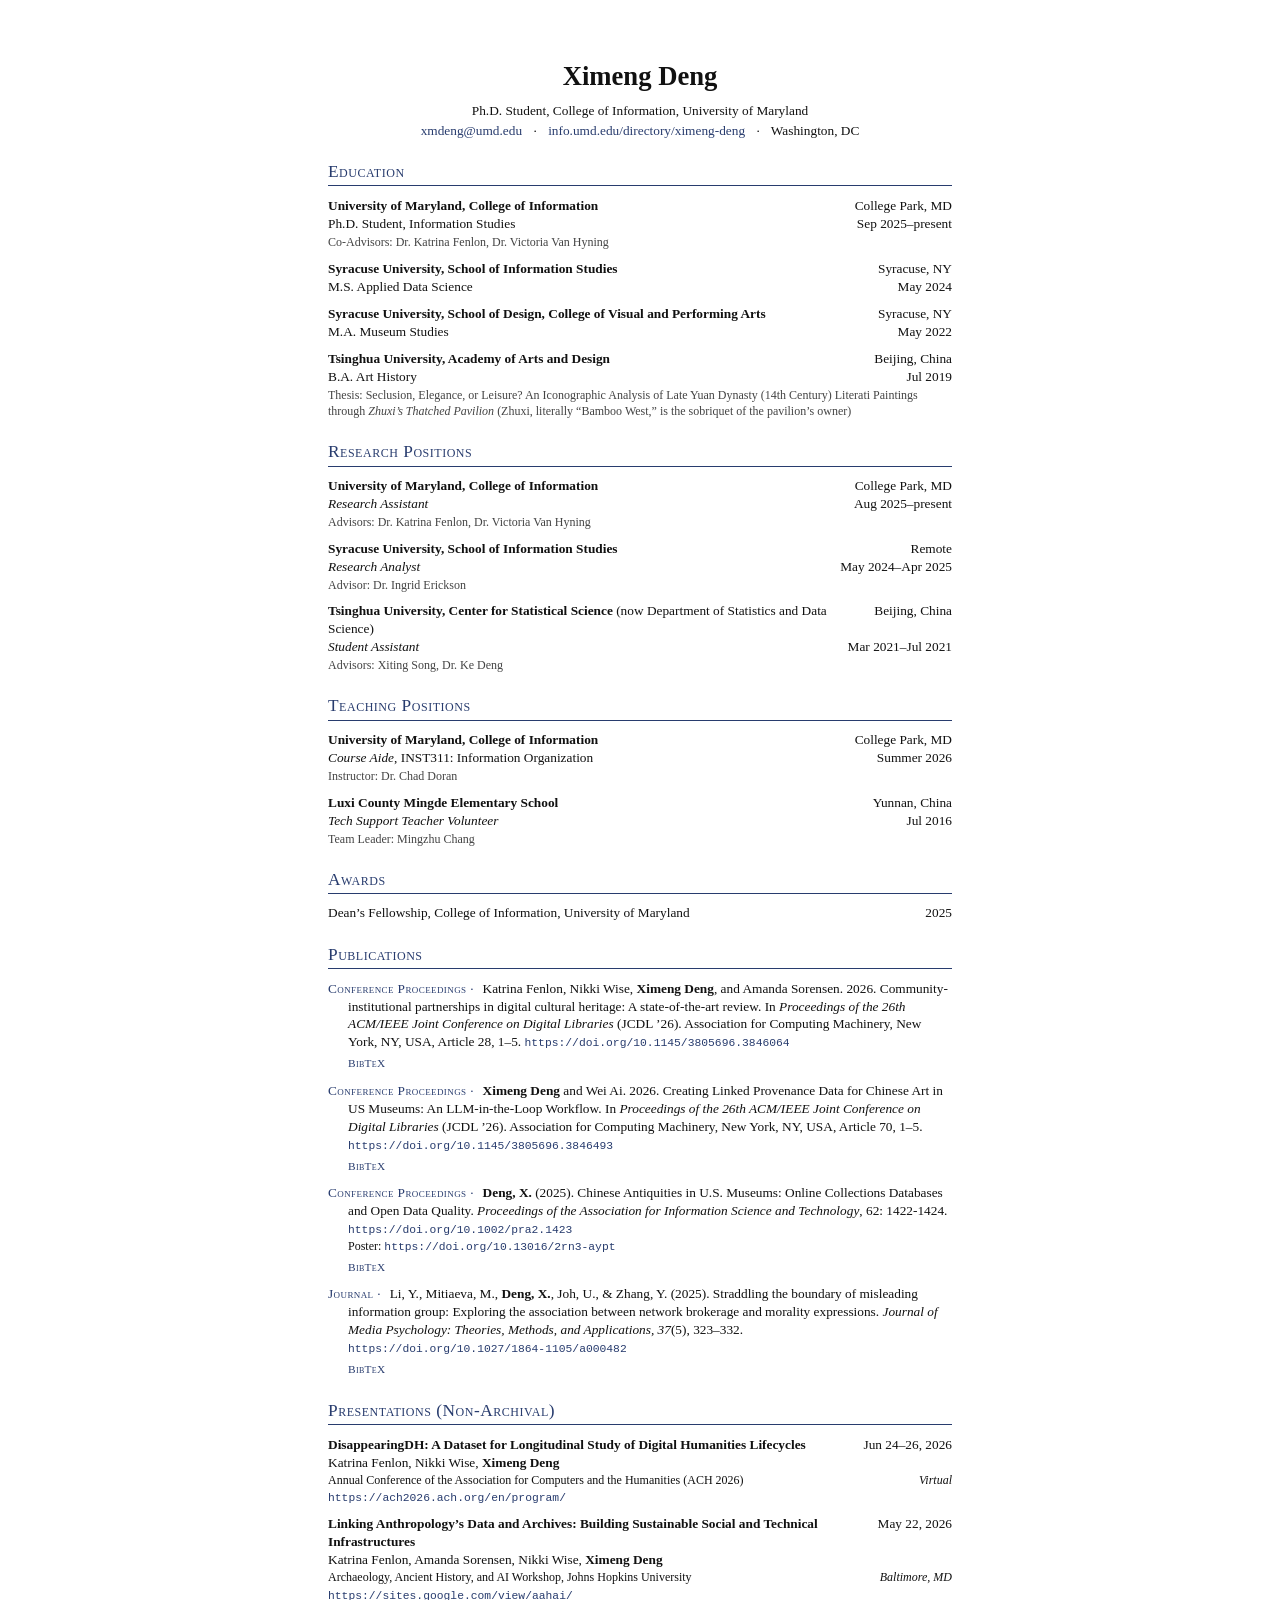
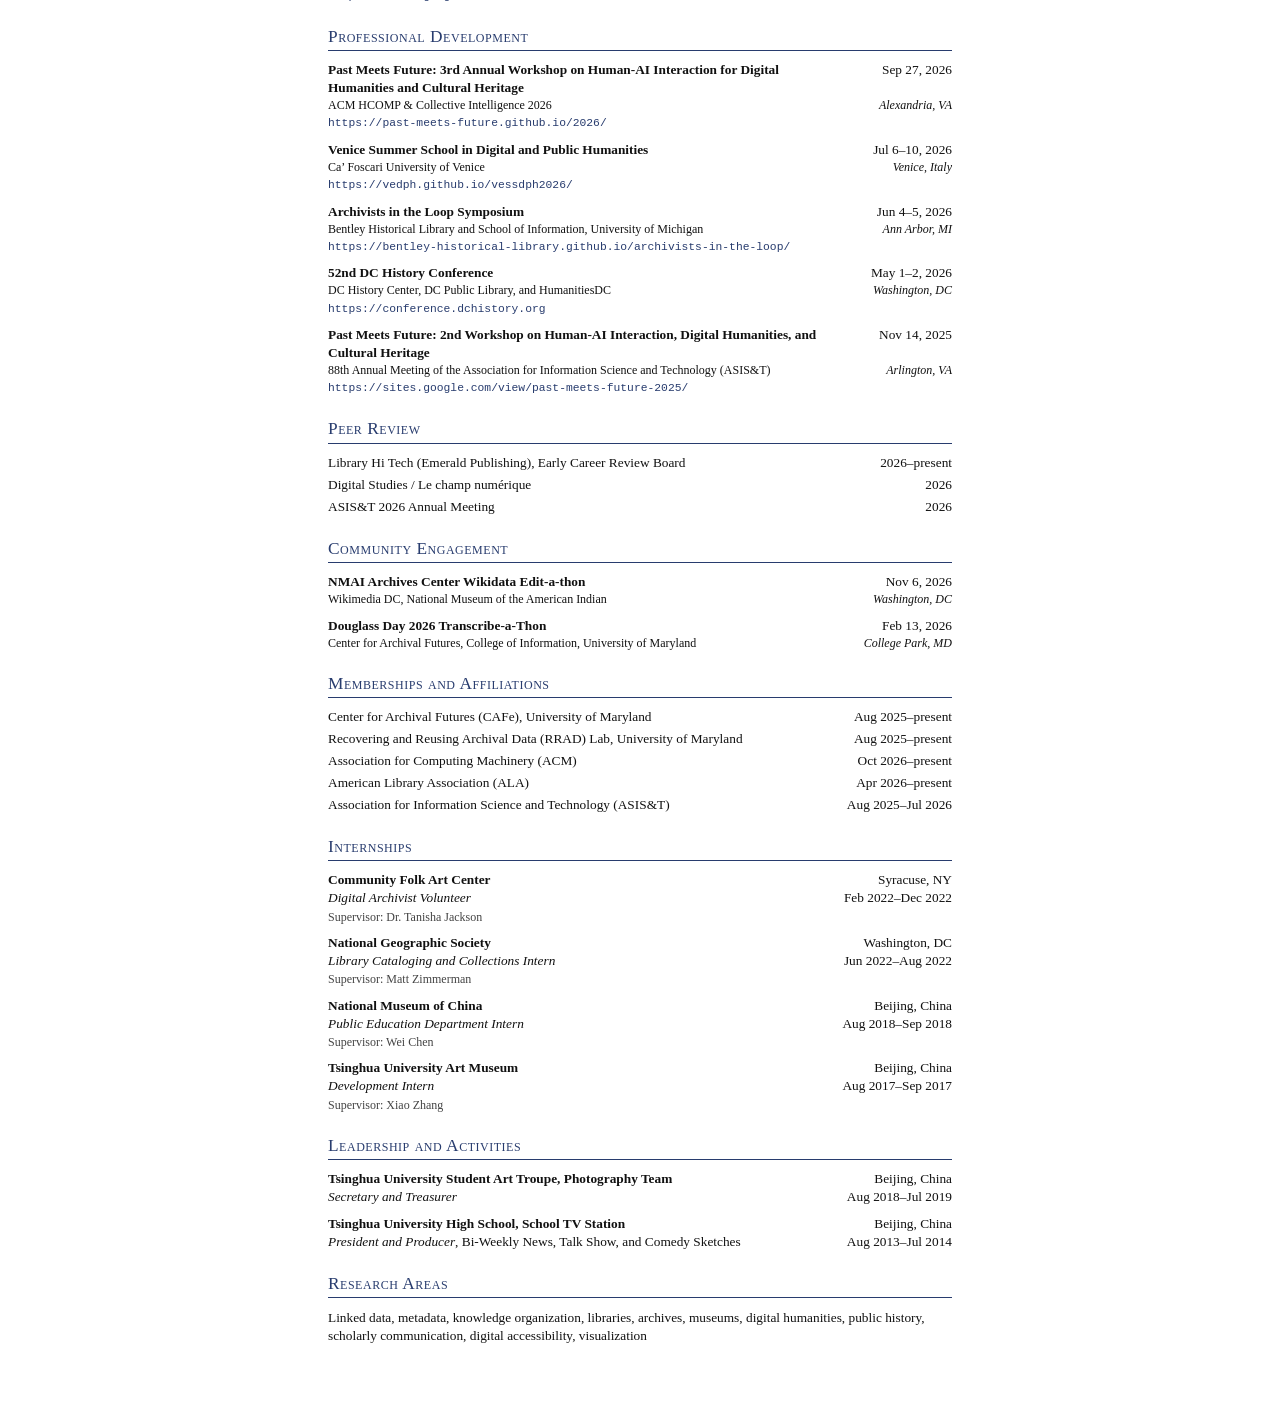
==== cv/index.html @ d0d3aa71 "add cv" ====
<!doctype html>
<html lang="en">
<head>
  <meta charset="utf-8">
  <meta name="viewport" content="width=device-width, initial-scale=1">
  <title>Ximeng Deng — CV</title>
  <link rel="stylesheet" href="style.css">
</head>
<body>
<main class="cv">

  <!-- ============ Header ============ -->
  <header>
    <h1>Ximeng Deng</h1>
    <p>Ph.D. Student, College of Information, University of Maryland</p>
    <p>
      <a href="mailto:xmdeng@umd.edu">xmdeng@umd.edu</a>
      <span class="sep">·</span>
      <a href="https://info.umd.edu/directory/ximeng-deng/">info.umd.edu/directory/ximeng-deng</a>
      <span class="sep">·</span>
      Washington, DC
    </p>
  </header>

  <!-- ============ Education ============ -->
  <section>
    <h2>Education</h2>

    <div class="entry org">
      <div class="row"><span class="title">University of Maryland, College of Information</span><span class="loc">College Park, MD</span></div>
      <div class="row"><span>Ph.D. Student, Information Studies</span><span class="date">Sep 2025–present</span></div>
      <div class="note">Co-Advisors: Dr. Katrina Fenlon, Dr. Victoria Van Hyning</div>
    </div>

    <div class="entry org">
      <div class="row"><span class="title">Syracuse University, School of Information Studies</span><span class="loc">Syracuse, NY</span></div>
      <div class="row"><span>M.S. Applied Data Science</span><span class="date">May 2024</span></div>
    </div>

    <div class="entry org">
      <div class="row"><span class="title">Syracuse University, School of Design, College of Visual and Performing Arts</span><span class="loc">Syracuse, NY</span></div>
      <div class="row"><span>M.A. Museum Studies</span><span class="date">May 2022</span></div>
    </div>

    <div class="entry org">
      <div class="row"><span class="title">Tsinghua University, Academy of Arts and Design</span><span class="loc">Beijing, China</span></div>
      <div class="row"><span>B.A. Art History</span><span class="date">Jul 2019</span></div>
      <div class="note">Thesis: Seclusion, Elegance, or Leisure? An Iconographic Analysis of Late Yuan Dynasty (14th Century) Literati Paintings through <i>Zhuxi’s Thatched Pavilion</i> (Zhuxi, literally “Bamboo West,” is the sobriquet of the pavilion’s owner)</div>
    </div>
  </section>

  <!-- ============ Research Positions ============ -->
  <section>
    <h2>Research Positions</h2>

    <div class="entry org">
      <div class="row"><span class="title">University of Maryland, College of Information</span><span class="loc">College Park, MD</span></div>
      <div class="row"><span><i>Research Assistant</i></span><span class="date">Aug 2025–present</span></div>
      <div class="note">Advisors: Dr. Katrina Fenlon, Dr. Victoria Van Hyning</div>
    </div>

    <div class="entry org">
      <div class="row"><span class="title">Syracuse University, School of Information Studies</span><span class="loc">Remote</span></div>
      <div class="row"><span><i>Research Analyst</i></span><span class="date">May 2024–Apr 2025</span></div>
      <div class="note">Advisor: Dr. Ingrid Erickson</div>
    </div>

    <div class="entry org">
      <div class="row"><span class="title">Tsinghua University, Center for Statistical Science <span class="now">(now Department of Statistics and Data Science)</span></span><span class="loc">Beijing, China</span></div>
      <div class="row"><span><i>Student Assistant</i></span><span class="date">Mar 2021–Jul 2021</span></div>
      <div class="note">Advisors: Xiting Song, Dr. Ke Deng</div>
    </div>
  </section>

  <!-- ============ Teaching Positions ============ -->
  <section>
    <h2>Teaching Positions</h2>

    <div class="entry org">
      <div class="row"><span class="title">University of Maryland, College of Information</span><span class="loc">College Park, MD</span></div>
      <div class="row"><span><i>Course Aide</i>, INST311: Information Organization</span><span class="date">Summer 2026</span></div>
      <div class="note">Instructor: Dr. Chad Doran</div>
    </div>

    <div class="entry org">
      <div class="row"><span class="title">Luxi County Mingde Elementary School</span><span class="loc">Yunnan, China</span></div>
      <div class="row"><span><i>Tech Support Teacher Volunteer</i></span><span class="date">Jul 2016</span></div>
      <div class="note">Team Leader: Mingzhu Chang</div>
    </div>
  </section>

  <!-- ============ Awards ============ -->
  <section>
    <h2>Awards</h2>

    <ul class="plain">
      <li class="row"><span>Dean’s Fellowship, College of Information, University of Maryland</span><span class="date">2025</span></li>
    </ul>
  </section>

  <!-- ============ Publications ============ -->
  <section>
    <h2>Publications</h2>

    <!-- newest first; tag = Journal / Conference Proceedings / Book Chapter / … -->
    <ul class="pubs">
      <li>
        <span class="tag">Conference Proceedings</span>
        Katrina Fenlon, Nikki Wise, <b>Ximeng Deng</b>, and Amanda Sorensen. 2026. Community-institutional partnerships in digital cultural heritage: A state-of-the-art review.
        In <i>Proceedings of the 26th ACM/IEEE Joint Conference on Digital Libraries</i> (JCDL ’26). Association for Computing Machinery, New York, NY, USA, Article 28, 1–5.
        <a class="url" href="https://doi.org/10.1145/3805696.3846064">https://doi.org/10.1145/3805696.3846064</a>
        <details class="bib"><summary>BibTeX</summary><pre>@inproceedings{10.1145/3805696.3846064,
author = {Fenlon, Katrina and Wise, Nikki and Deng, Ximeng and Sorensen, Amanda},
title = {Community-institutional partnerships in digital cultural heritage: A state-of-the-art review},
year = {2026},
isbn = {9798400725975},
publisher = {Association for Computing Machinery},
address = {New York, NY, USA},
url = {https://doi.org/10.1145/3805696.3846064},
doi = {10.1145/3805696.3846064},
abstract = {Cultural institutions increasingly partner with communities of all kinds to collect and steward the burgeoning record of our digital cultural heritage. However, there is little empirical work characterizing the landscape of partnerships: what they specifically aim to achieve, how they go about it, and where we might find gaps in practice or opportunities to increase community engagement in digital cultural heritage work. We conducted a state-of-the-art-review to understand the state of community-institutional partnerships in digital cultural heritage. Our review began with the question: How are institutions contributing to the preservation and sustainability of community-driven cultural heritage projects? This review covers 181 partnership projects, identifying 12 primary objectives driving these projects and 24 high-level approaches they take in pursuit of their goals. Our findings suggest opportunities to broaden the conversation on digital curation and digital preservation for cultural collections, and to examine digital infrastructures for improving collaborative and community-engaged efforts. Our framework of objectives and approaches offers a vocabulary for communities and institutions to use in partnership planning, including for finding appropriate opportunities for leveraging emerging technologies in support of their collaborative work.},
booktitle = {Proceedings of the 26th ACM/IEEE Joint Conference on Digital Libraries},
articleno = {28},
numpages = {5},
keywords = {Community, Digital archives, Digital cultural heritage, Digital preservation, Sustainability, collaboration},
location = {Frisco, USA},
series = {JCDL '26}
}</pre></details>
      </li>
      <li>
        <span class="tag">Conference Proceedings</span>
        <b>Ximeng Deng</b> and Wei Ai. 2026. Creating Linked Provenance Data for Chinese Art in US Museums: An LLM-in-the-Loop Workflow.
        In <i>Proceedings of the 26th ACM/IEEE Joint Conference on Digital Libraries</i> (JCDL ’26). Association for Computing Machinery, New York, NY, USA, Article 70, 1–5.
        <a class="url" href="https://doi.org/10.1145/3805696.3846493">https://doi.org/10.1145/3805696.3846493</a>
        <details class="bib"><summary>BibTeX</summary><pre>@inproceedings{10.1145/3805696.3846493,
author = {Deng, Ximeng and Ai, Wei},
title = {Creating Linked Provenance Data for Chinese Art in US Museums: An LLM-in-the-Loop Workflow},
year = {2026},
isbn = {9798400725975},
publisher = {Association for Computing Machinery},
address = {New York, NY, USA},
url = {https://doi.org/10.1145/3805696.3846493},
doi = {10.1145/3805696.3846493},
abstract = {Provenance research investigates the ownership histories of museum objects, but records are typically documented as semi-structured or unstructured free text, which limits computational and comparative analysis within and across institutions. This paper presents a reusable LLM-in-the-loop workflow—with all scripts and prompts shared—that transforms such records into structured, authority-linked data through schema-constrained extraction, source-grounding validation, entity pooling, Wikidata reconciliation, and disambiguation, with audit metadata preserved throughout to support traceability and human review. We applied the workflow to 1,829 provenance records of pre-1912 Chinese artworks at the Art Institute of Chicago. The workflow identified 314 distinct collecting actors, of which 114 were matched to Wikidata. Newly created Wikidata items were also incorporated in subsequent runs, showing that the workflow supports the participation of Libraries, Archives, and Museums (LAMs) in building shared authority data. Beyond the pilot dataset, the workflow contributes to digital scholarship infrastructure for non-Western collections, enabling researchers to map historical collecting networks and formulate new questions made possible by linked data.},
booktitle = {Proceedings of the 26th ACM/IEEE Joint Conference on Digital Libraries},
articleno = {70},
numpages = {5},
location = {Frisco, USA},
series = {JCDL '26}
}</pre></details>
      </li>
      <li>
        <span class="tag">Conference Proceedings</span>
        <b>Deng, X.</b> (2025). Chinese Antiquities in U.S. Museums: Online Collections Databases and Open Data Quality.
        <i>Proceedings of the Association for Information Science and Technology</i>, 62: 1422-1424.
        <a class="url" href="https://doi.org/10.1002/pra2.1423">https://doi.org/10.1002/pra2.1423</a>
        <span class="extra">Poster: <a class="url" href="https://doi.org/10.13016/2rn3-aypt">https://doi.org/10.13016/2rn3-aypt</a></span>
        <details class="bib"><summary>BibTeX</summary><pre>@article{https://doi.org/10.1002/pra2.1423,
author = {Deng, Ximeng},
title = {Chinese Antiquities in U.S. Museums: Online Collections Databases and Open Data Quality},
journal = {Proceedings of the Association for Information Science and Technology},
volume = {62},
number = {1},
pages = {1422-1424},
keywords = {Museum Informatics, open data, collection access, digital cataloging, provenance},
doi = {10.1002/pra2.1423},
url = {https://asistdl.onlinelibrary.wiley.com/doi/abs/10.1002/pra2.1423},
eprint = {https://asistdl.onlinelibrary.wiley.com/doi/pdf/10.1002/pra2.1423},
abstract = {Bringing museum information resources online benefits the public and researchers. Despite decades of digitization, open access, and collaborative data sharing initiatives, few empirical studies have evaluated information retrieval effectiveness and open data quality. This poster uses web-based content analysis and a case study to review over 180,000 Chinese antiquities in 61 U.S. museums. Findings reveal intertwined curatorial and cataloging practices, challenges around the structural-flexibility tradeoff, and limited inter-institutional data interoperability. This poster contributes to the digital curation of non-Western cultural objects, digital scholarships, and provenance research.},
year = {2025}
}

@misc{deng2025poster,
author = {Deng, Ximeng},
title = {Chinese Antiquities in US Museums: Online Collections Databases and Open Data Quality},
year = {2025},
howpublished = {Poster presented at the 88th Annual Meeting of the Association for Information Science and Technology (ASIS\&amp;T 2025), Arlington, VA},
publisher = {Digital Repository at the University of Maryland (DRUM)},
doi = {10.13016/2rn3-aypt},
url = {http://hdl.handle.net/1903/35231},
note = {Poster}
}</pre></details>
      </li>
      <li>
        <span class="tag">Journal</span>
        Li, Y., Mitiaeva, M., <b>Deng, X.</b>, Joh, U., &amp; Zhang, Y. (2025). Straddling the boundary of misleading information group: Exploring the association between network brokerage and morality expressions.
        <i>Journal of Media Psychology: Theories, Methods, and Applications, 37</i>(5), 323–332.
        <a class="url" href="https://doi.org/10.1027/1864-1105/a000482">https://doi.org/10.1027/1864-1105/a000482</a>
        <details class="bib"><summary>BibTeX</summary><pre>@article{li2025straddling,
author = {Li, Yiqi and Mitiaeva, Marina and Deng, Ximeng and Joh, Una and Zhang, Yafei},
title = {Straddling the boundary of misleading information group: Exploring the association between network brokerage and morality expressions},
journal = {Journal of Media Psychology: Theories, Methods, and Applications},
volume = {37},
number = {5},
pages = {323--332},
year = {2025},
issn = {1864-1105},
doi = {10.1027/1864-1105/a000482},
abstract = {Existing misleading information studies mostly focus on either the message content or social network structures, overlooking the association between the content and structural factors. This research examines the role of brokers, the key network actors straddling between misleading and true/regular information groups. Content-wise, morality expressions are examined, which signal social media users’ expressions toward what is right and wrong. This research provides insights into the understudied relationship between network brokerage and moral expressions and identifies connections between moral foundation and network brokerage theories. Findings suggest that binding morality (i.e., authority and loyalty) is dominant among network brokers. Practical strategies are suggested toward potentially harnessing the power of brokers and moral framing to help combat the spread of misleading information.},
url = {https://doi.org/10.1027/1864-1105/a000482}
}</pre></details>
      </li>
    </ul>
  </section>

  <!-- ============ Presentations (Non-Archival) ============ -->
  <section>
    <h2>Presentations (Non-Archival)</h2>

    <div class="entry">
      <div class="row"><span class="title">DisappearingDH: A Dataset for Longitudinal Study of Digital Humanities Lifecycles</span><span class="date">Jun 24–26, 2026</span></div>
      <div>Katrina Fenlon, Nikki Wise, <b>Ximeng Deng</b></div>
      <div class="row venue"><span>Annual Conference of the Association for Computers and the Humanities (ACH 2026)</span><span class="loc">Virtual</span></div>
      <a class="url" href="https://ach2026.ach.org/en/program/">https://ach2026.ach.org/en/program/</a>
    </div>

    <div class="entry">
      <div class="row"><span class="title">Linking Anthropology’s Data and Archives: Building Sustainable Social and Technical Infrastructures</span><span class="date">May 22, 2026</span></div>
      <div>Katrina Fenlon, Amanda Sorensen, Nikki Wise, <b>Ximeng Deng</b></div>
      <div class="row venue"><span>Archaeology, Ancient History, and AI Workshop, Johns Hopkins University</span><span class="loc">Baltimore, MD</span></div>
      <a class="url" href="https://sites.google.com/view/aahai/">https://sites.google.com/view/aahai/</a>
    </div>
  </section>

  <!-- ============ Professional Development ============ -->
  <section>
    <h2>Professional Development</h2>

    <div class="entry">
      <div class="row"><span class="title">Past Meets Future: 3rd Annual Workshop on Human-AI Interaction for Digital Humanities and Cultural Heritage</span><span class="date">Sep 27, 2026</span></div>
      <div class="row venue"><span>ACM HCOMP &amp; Collective Intelligence 2026</span><span class="loc">Alexandria, VA</span></div>
      <a class="url" href="https://past-meets-future.github.io/2026/">https://past-meets-future.github.io/2026/</a>
    </div>

    <div class="entry">
      <div class="row"><span class="title">Venice Summer School in Digital and Public Humanities</span><span class="date">Jul 6–10, 2026</span></div>
      <div class="row venue"><span>Ca’ Foscari University of Venice</span><span class="loc">Venice, Italy</span></div>
      <a class="url" href="https://vedph.github.io/vessdph2026/">https://vedph.github.io/vessdph2026/</a>
    </div>

    <div class="entry">
      <div class="row"><span class="title">Archivists in the Loop Symposium</span><span class="date">Jun 4–5, 2026</span></div>
      <div class="row venue"><span>Bentley Historical Library and School of Information, University of Michigan</span><span class="loc">Ann Arbor, MI</span></div>
      <a class="url" href="https://bentley-historical-library.github.io/archivists-in-the-loop/">https://bentley-historical-library.github.io/archivists-in-the-loop/</a>
    </div>

    <div class="entry">
      <div class="row"><span class="title">52nd DC History Conference</span><span class="date">May 1–2, 2026</span></div>
      <div class="row venue"><span>DC History Center, DC Public Library, and HumanitiesDC</span><span class="loc">Washington, DC</span></div>
      <a class="url" href="https://conference.dchistory.org">https://conference.dchistory.org</a>
    </div>

    <div class="entry">
      <div class="row"><span class="title">Past Meets Future: 2nd Workshop on Human-AI Interaction, Digital Humanities, and Cultural Heritage</span><span class="date">Nov 14, 2025</span></div>
      <div class="row venue"><span>88th Annual Meeting of the Association for Information Science and Technology (ASIS&amp;T)</span><span class="loc">Arlington, VA</span></div>
      <a class="url" href="https://sites.google.com/view/past-meets-future-2025/">https://sites.google.com/view/past-meets-future-2025/</a>
    </div>
  </section>

  <!-- ============ Peer Review ============ -->
  <section>
    <h2>Peer Review</h2>

    <ul class="plain">
      <li class="row"><span>Library Hi Tech (Emerald Publishing), Early Career Review Board</span><span class="date">2026–present</span></li>
      <li class="row"><span>Digital Studies / Le champ numérique</span><span class="date">2026</span></li>
      <li class="row"><span>ASIS&amp;T 2026 Annual Meeting</span><span class="date">2026</span></li>
    </ul>
  </section>

  <!-- ============ Community Engagement ============ -->
  <section>
    <h2>Community Engagement</h2>

    <div class="entry">
      <div class="row"><span class="title">NMAI Archives Center Wikidata Edit-a-thon</span><span class="date">Nov 6, 2026</span></div>
      <div class="row venue"><span>Wikimedia DC, National Museum of the American Indian</span><span class="loc">Washington, DC</span></div>
    </div>

    <div class="entry">
      <div class="row"><span class="title">Douglass Day 2026 Transcribe-a-Thon</span><span class="date">Feb 13, 2026</span></div>
      <div class="row venue"><span>Center for Archival Futures, College of Information, University of Maryland</span><span class="loc">College Park, MD</span></div>
    </div>
  </section>

  <!-- ============ Memberships and Affiliations ============ -->
  <section>
    <h2>Memberships and Affiliations</h2>

    <ul class="plain">
      <li class="row"><span>Center for Archival Futures (CAFe), University of Maryland</span><span class="date">Aug 2025–present</span></li>
      <li class="row"><span>Recovering and Reusing Archival Data (RRAD) Lab, University of Maryland</span><span class="date">Aug 2025–present</span></li>
      <li class="row"><span>Association for Computing Machinery (ACM)</span><span class="date">Oct 2026–present</span></li>
      <li class="row"><span>American Library Association (ALA)</span><span class="date">Apr 2026–present</span></li>
      <li class="row"><span>Association for Information Science and Technology (ASIS&amp;T)</span><span class="date">Aug 2025–Jul 2026</span></li>
    </ul>
  </section>

  <!-- ============ Internships ============ -->
  <section>
    <h2>Internships</h2>

    <div class="entry org">
      <div class="row"><span class="title">Community Folk Art Center</span><span class="loc">Syracuse, NY</span></div>
      <div class="row"><span><i>Digital Archivist Volunteer</i></span><span class="date">Feb 2022–Dec 2022</span></div>
      <div class="note">Supervisor: Dr. Tanisha Jackson</div>
    </div>

    <div class="entry org">
      <div class="row"><span class="title">National Geographic Society</span><span class="loc">Washington, DC</span></div>
      <div class="row"><span><i>Library Cataloging and Collections Intern</i></span><span class="date">Jun 2022–Aug 2022</span></div>
      <div class="note">Supervisor: Matt Zimmerman</div>
    </div>

    <div class="entry org">
      <div class="row"><span class="title">National Museum of China</span><span class="loc">Beijing, China</span></div>
      <div class="row"><span><i>Public Education Department Intern</i></span><span class="date">Aug 2018–Sep 2018</span></div>
      <div class="note">Supervisor: Wei Chen</div>
    </div>

    <div class="entry org">
      <div class="row"><span class="title">Tsinghua University Art Museum</span><span class="loc">Beijing, China</span></div>
      <div class="row"><span><i>Development Intern</i></span><span class="date">Aug 2017–Sep 2017</span></div>
      <div class="note">Supervisor: Xiao Zhang</div>
    </div>
  </section>

  <!-- ============ Leadership and Activities ============ -->
  <section>
    <h2>Leadership and Activities</h2>

    <div class="entry org">
      <div class="row"><span class="title">Tsinghua University Student Art Troupe, Photography Team</span><span class="loc">Beijing, China</span></div>
      <div class="row"><span><i>Secretary and Treasurer</i></span><span class="date">Aug 2018–Jul 2019</span></div>
    </div>

    <div class="entry org">
      <div class="row"><span class="title">Tsinghua University High School, School TV Station</span><span class="loc">Beijing, China</span></div>
      <div class="row"><span><i>President and Producer</i>, Bi-Weekly News, Talk Show, and Comedy Sketches</span><span class="date">Aug 2013–Jul 2014</span></div>
    </div>
  </section>

  <!-- ============ Research Areas ============ -->
  <section>
    <h2>Research Areas</h2>
    <p class="keywords">Linked data, metadata, knowledge organization, libraries, archives, museums, digital humanities, public history, scholarly communication, digital accessibility, visualization</p>
  </section>

</main>

<script>
  // add a "Copy" button to every BibTeX block
  document.querySelectorAll('.bib pre').forEach(pre => {
    const btn = document.createElement('button');
    btn.className = 'copy';
    btn.textContent = 'Copy';
    btn.onclick = () => navigator.clipboard.writeText(pre.textContent).then(() => {
      btn.textContent = 'Copied';
      setTimeout(() => btn.textContent = 'Copy', 1500);
    });
    pre.before(btn);
  });
</script>
</body>
</html>
---- cv/style.css ----
/* ============================================================
   CV — HTML/CSS version (print to PDF from the browser)
   ============================================================ */

:root {
  --accent: rgb(40, 60, 110);
  --text: #111;
  --muted: #444;
}

/* ---------- Page ---------- */
@page {
  size: letter;
  margin: 1in;
}

* { box-sizing: border-box; }

body {
  margin: 0;
  background: #fff;
  color: var(--text);
  font-family: "Charter", "Bitstream Charter", "Georgia", serif;
  font-size: 10pt;
  line-height: 1.35;
}

.cv {
  max-width: calc(6.5in + 32px);   /* letter text width (8.5in − 2×1in) + 16px gutters */
  margin: 0.6in auto;
  padding: 0 16px;
}

a {
  color: var(--accent);
  text-decoration: none;
}
a:hover { text-decoration: underline; }

/* ---------- Header ---------- */
header {
  text-align: center;
  margin-bottom: 0.4em;
}
header h1 {
  font-size: 20pt;
  margin: 0 0 0.3em;
}
header p { margin: 0.15em 0; }
.sep { margin: 0 0.6em; }

/* ---------- Section headings: small caps + rule ---------- */
h2 {
  font-size: 13pt;
  font-weight: normal;
  font-variant: small-caps;
  letter-spacing: 0.03em;
  color: var(--accent);
  border-bottom: 0.6pt solid var(--accent);
  margin: 1.2em 0 0.6em;
  padding-bottom: 0.1em;
}

/* ---------- Entries ----------
   .entry       event-style: title / date, then venue / location, then link
   .entry.org   organization-style: organization / location, then role / date,
                then a small note (advisor, supervisor, thesis …)            */
.entry {
  margin-bottom: 0.7em;
  break-inside: avoid;
}

/* one line: text on the left, date or location pinned right */
.row {
  display: flex;
  justify-content: space-between;
  align-items: baseline;
  gap: 1em;
}
.title {
  font-weight: bold;
  flex: 0 1 83%;             /* title wraps within ~83% of the line */
}
.date,
.loc {
  white-space: nowrap;
  flex-shrink: 0;
}

.venue { font-size: 9pt; }
.loc { font-style: italic; }
.org .loc { font-style: normal; }

.now { font-weight: normal; }    /* "(now …)" after an old unit name */

.note {
  font-size: 9pt;
  color: var(--muted);
  margin-top: 0.1em;
}

.url {
  display: inline-block;
  font-family: "Menlo", "Courier New", monospace;
  font-size: 8.5pt;
  word-break: break-all;
}

/* ---------- Simple one-line lists (awards, peer review, memberships) ---------- */
.plain {
  list-style: none;
  margin: 0;
  padding: 0;
}
.plain li { margin-bottom: 0.3em; }

.keywords { margin: 0; }

/* ---------- Publications: newest first, type tag in front ---------- */
.pubs {
  list-style: none;
  margin: 0;
  padding: 0;
}
.pubs li {
  margin-bottom: 0.7em;
  padding-left: 1.5em;       /* hanging indent for wrapped lines */
  text-indent: -1.5em;
  break-inside: avoid;
}
.pubs .url { text-indent: 0; }   /* inline-block would inherit the -1.5em */

.tag {
  font-variant: small-caps;
  letter-spacing: 0.03em;
  color: var(--accent);
  margin-right: 0.4em;
}
.tag::after { content: " ·"; }

.extra {                     /* extra link line under a citation, e.g. Poster: … */
  display: block;
  text-indent: 0;
  font-size: 9pt;
}

/* ---------- BibTeX (click to expand, hidden when printed) ---------- */
.bib {
  text-indent: 0;
  margin-top: 0.2em;
}
.bib summary {
  display: inline-block;
  cursor: pointer;
  font-size: 8.5pt;
  color: var(--accent);
  font-variant: small-caps;
  letter-spacing: 0.03em;
}
.bib pre {
  margin: 0.3em 0 0;
  padding: 0.6em 0.8em;
  background: #f4f5f8;
  border-left: 2px solid var(--accent);
  font-size: 8pt;
  line-height: 1.4;
  white-space: pre-wrap;
  overflow-wrap: anywhere;
}
.bib .copy {
  float: right;
  margin: 0.4em 0.4em 0 0;
  font-size: 8pt;
  font-family: inherit;
  color: var(--accent);
  background: #fff;
  border: 1px solid var(--accent);
  border-radius: 3px;
  padding: 0.1em 0.5em;
  cursor: pointer;
}

/* ---------- Phone: stack date/location under the title ---------- */
@media (max-width: 500px) {
  .cv { margin: 24px auto; }
  .row {
    flex-direction: column;
    gap: 0;
  }
  .title { flex-basis: auto; }
}

/* ---------- Print ---------- */
@media print {
  .bib { display: none; }
  .cv { margin: 0; padding: 0; max-width: none; }
  a:hover { text-decoration: none; }
}
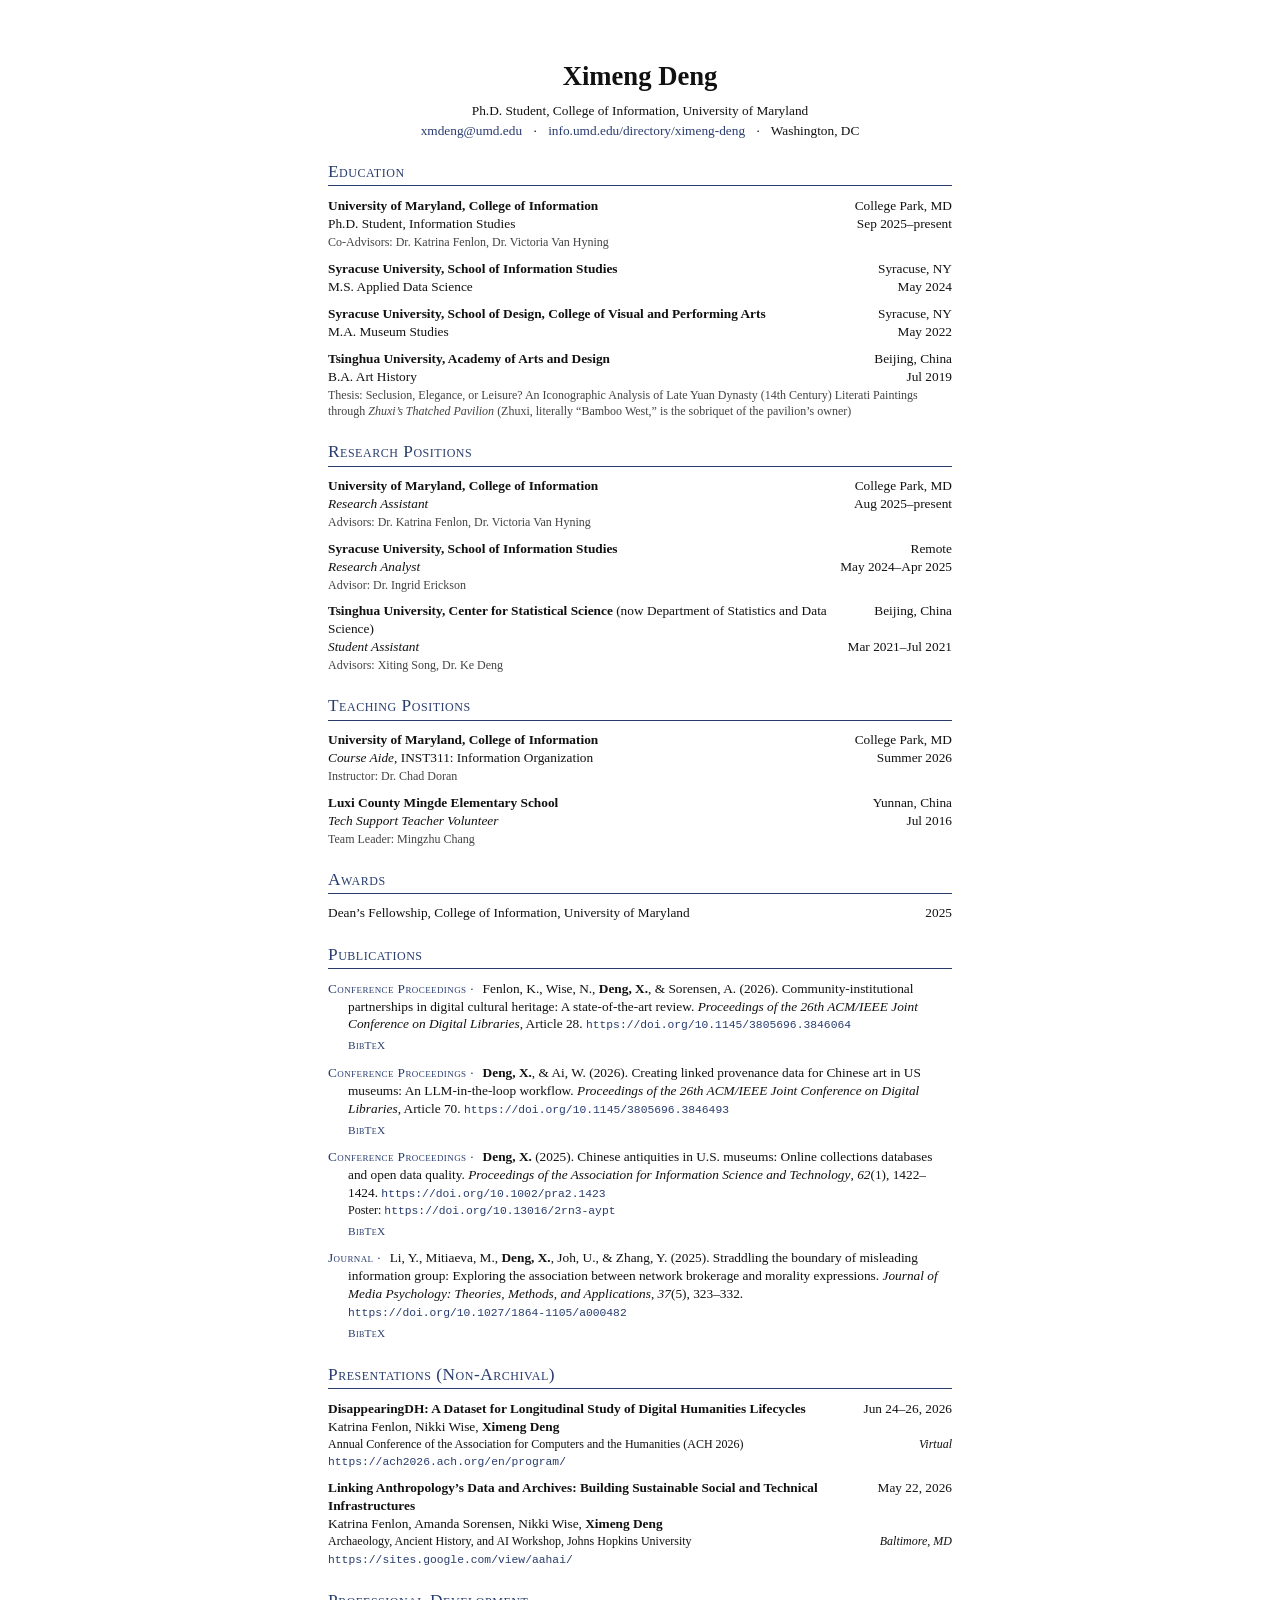
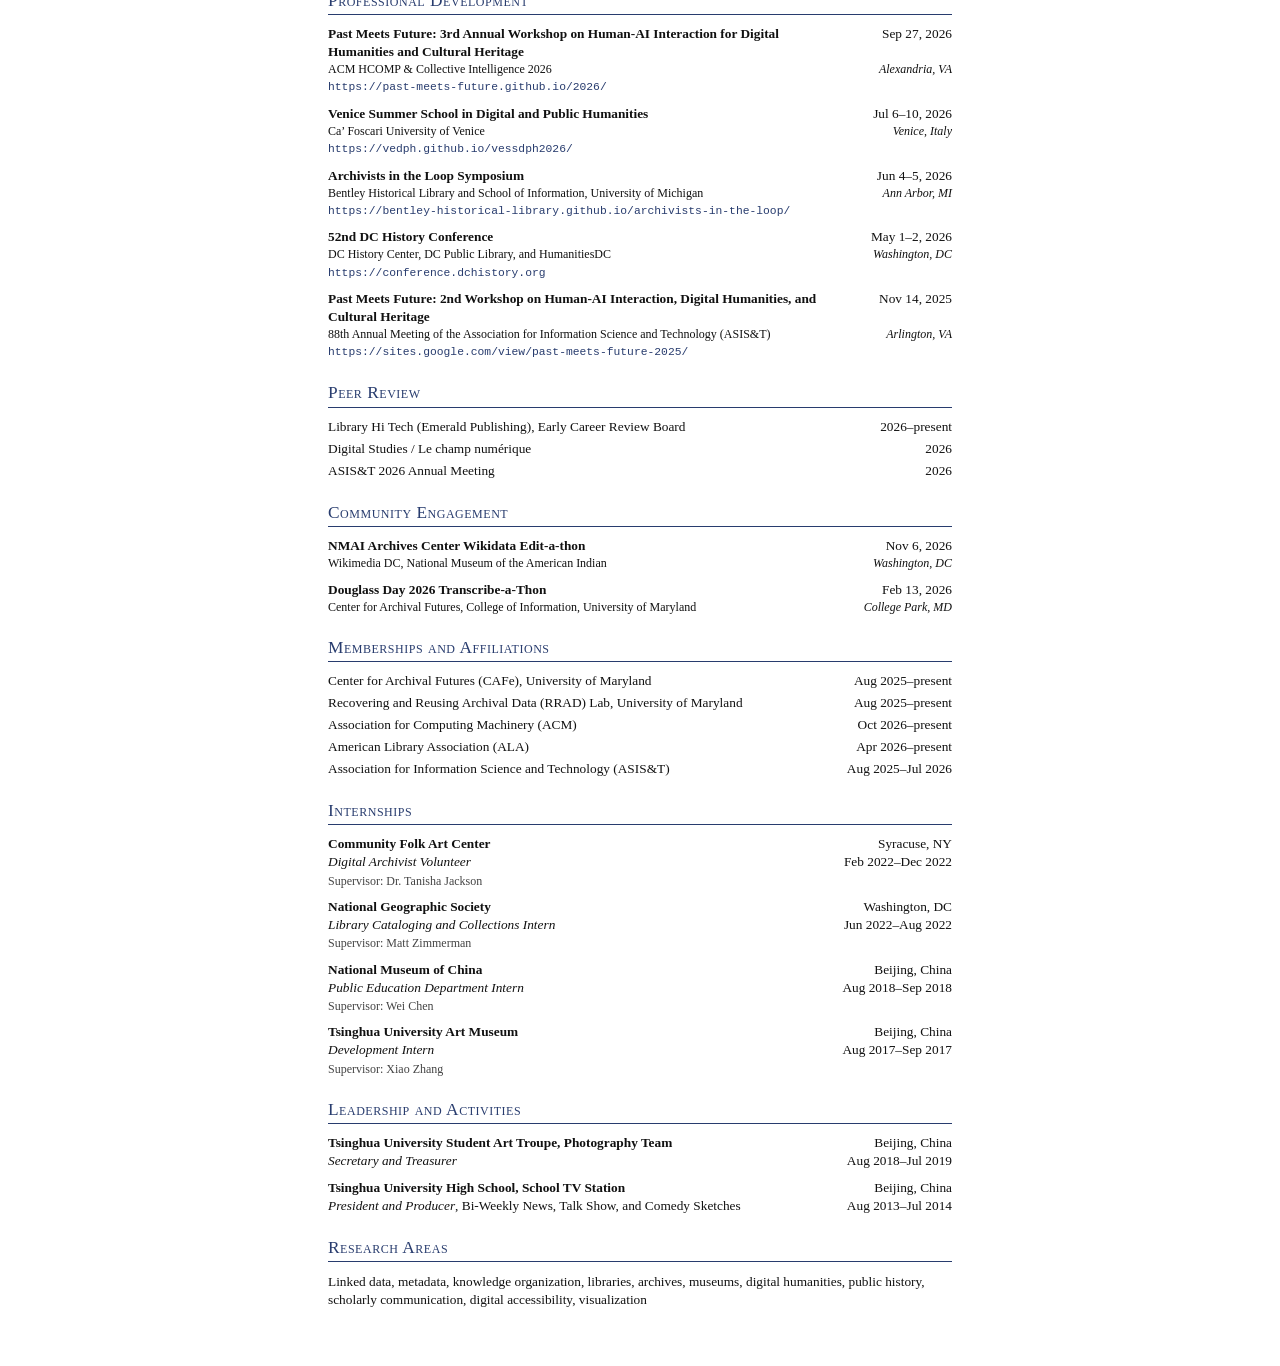
==== commit 4e4afe7c: "Update index.html" ====
--- a/cv/index.html
+++ b/cv/index.html
@@ -102,13 +102,11 @@
   <section>
     <h2>Publications</h2>
 
-    <!-- newest first; tag = Journal / Conference Proceedings / Book Chapter / … -->
+    <!-- PUBLICATIONS:START (generated by build.py from publications.bib; do not edit by hand) -->
     <ul class="pubs">
       <li>
         <span class="tag">Conference Proceedings</span>
-        Katrina Fenlon, Nikki Wise, <b>Ximeng Deng</b>, and Amanda Sorensen. 2026. Community-institutional partnerships in digital cultural heritage: A state-of-the-art review.
-        In <i>Proceedings of the 26th ACM/IEEE Joint Conference on Digital Libraries</i> (JCDL ’26). Association for Computing Machinery, New York, NY, USA, Article 28, 1–5.
-        <a class="url" href="https://doi.org/10.1145/3805696.3846064">https://doi.org/10.1145/3805696.3846064</a>
+        Fenlon, K., Wise, N., <b>Deng, X.</b>, &amp; Sorensen, A. (2026). Community-institutional partnerships in digital cultural heritage: A state-of-the-art review. <em>Proceedings of the 26th ACM/IEEE Joint Conference on Digital Libraries</em>, Article 28. <a class="url" href="https://doi.org/10.1145/3805696.3846064">https://doi.org/10.1145/3805696.3846064</a>
         <details class="bib"><summary>BibTeX</summary><pre>@inproceedings{10.1145/3805696.3846064,
 author = {Fenlon, Katrina and Wise, Nikki and Deng, Ximeng and Sorensen, Amanda},
 title = {Community-institutional partnerships in digital cultural heritage: A state-of-the-art review},
@@ -129,12 +127,10 @@
       </li>
       <li>
         <span class="tag">Conference Proceedings</span>
-        <b>Ximeng Deng</b> and Wei Ai. 2026. Creating Linked Provenance Data for Chinese Art in US Museums: An LLM-in-the-Loop Workflow.
-        In <i>Proceedings of the 26th ACM/IEEE Joint Conference on Digital Libraries</i> (JCDL ’26). Association for Computing Machinery, New York, NY, USA, Article 70, 1–5.
-        <a class="url" href="https://doi.org/10.1145/3805696.3846493">https://doi.org/10.1145/3805696.3846493</a>
+        <b>Deng, X.</b>, &amp; Ai, W. (2026). Creating linked provenance data for Chinese art in US museums: An LLM-in-the-loop workflow. <em>Proceedings of the 26th ACM/IEEE Joint Conference on Digital Libraries</em>, Article 70. <a class="url" href="https://doi.org/10.1145/3805696.3846493">https://doi.org/10.1145/3805696.3846493</a>
         <details class="bib"><summary>BibTeX</summary><pre>@inproceedings{10.1145/3805696.3846493,
 author = {Deng, Ximeng and Ai, Wei},
-title = {Creating Linked Provenance Data for Chinese Art in US Museums: An LLM-in-the-Loop Workflow},
+title = {Creating Linked Provenance Data for {Chinese} Art in {US} Museums: An {LLM}-in-the-Loop Workflow},
 year = {2026},
 isbn = {9798400725975},
 publisher = {Association for Computing Machinery},
@@ -151,13 +147,11 @@
       </li>
       <li>
         <span class="tag">Conference Proceedings</span>
-        <b>Deng, X.</b> (2025). Chinese Antiquities in U.S. Museums: Online Collections Databases and Open Data Quality.
-        <i>Proceedings of the Association for Information Science and Technology</i>, 62: 1422-1424.
-        <a class="url" href="https://doi.org/10.1002/pra2.1423">https://doi.org/10.1002/pra2.1423</a>
+        <b>Deng, X.</b> (2025). Chinese antiquities in U.S. museums: Online collections databases and open data quality. <em>Proceedings of the Association for Information Science and Technology</em>, <em>62</em>(1), 1422–1424. <a class="url" href="https://doi.org/10.1002/pra2.1423">https://doi.org/10.1002/pra2.1423</a>
         <span class="extra">Poster: <a class="url" href="https://doi.org/10.13016/2rn3-aypt">https://doi.org/10.13016/2rn3-aypt</a></span>
         <details class="bib"><summary>BibTeX</summary><pre>@article{https://doi.org/10.1002/pra2.1423,
 author = {Deng, Ximeng},
-title = {Chinese Antiquities in U.S. Museums: Online Collections Databases and Open Data Quality},
+title = {{Chinese} Antiquities in {U.S.\ }Museums: Online Collections Databases and Open Data Quality},
 journal = {Proceedings of the Association for Information Science and Technology},
 volume = {62},
 number = {1},
@@ -172,7 +166,7 @@
 
 @misc{deng2025poster,
 author = {Deng, Ximeng},
-title = {Chinese Antiquities in US Museums: Online Collections Databases and Open Data Quality},
+title = {{Chinese} Antiquities in {US} Museums: Online Collections Databases and Open Data Quality},
 year = {2025},
 howpublished = {Poster presented at the 88th Annual Meeting of the Association for Information Science and Technology (ASIS\&amp;T 2025), Arlington, VA},
 publisher = {Digital Repository at the University of Maryland (DRUM)},
@@ -183,9 +177,7 @@
       </li>
       <li>
         <span class="tag">Journal</span>
-        Li, Y., Mitiaeva, M., <b>Deng, X.</b>, Joh, U., &amp; Zhang, Y. (2025). Straddling the boundary of misleading information group: Exploring the association between network brokerage and morality expressions.
-        <i>Journal of Media Psychology: Theories, Methods, and Applications, 37</i>(5), 323–332.
-        <a class="url" href="https://doi.org/10.1027/1864-1105/a000482">https://doi.org/10.1027/1864-1105/a000482</a>
+        Li, Y., Mitiaeva, M., <b>Deng, X.</b>, Joh, U., &amp; Zhang, Y. (2025). Straddling the boundary of misleading information group: Exploring the association between network brokerage and morality expressions. <em>Journal of Media Psychology: Theories, Methods, and Applications</em>, <em>37</em>(5), 323–332. <a class="url" href="https://doi.org/10.1027/1864-1105/a000482">https://doi.org/10.1027/1864-1105/a000482</a>
         <details class="bib"><summary>BibTeX</summary><pre>@article{li2025straddling,
 author = {Li, Yiqi and Mitiaeva, Marina and Deng, Ximeng and Joh, Una and Zhang, Yafei},
 title = {Straddling the boundary of misleading information group: Exploring the association between network brokerage and morality expressions},
@@ -201,6 +193,7 @@
 }</pre></details>
       </li>
     </ul>
+    <!-- PUBLICATIONS:END -->
   </section>
 
   <!-- ============ Presentations (Non-Archival) ============ -->
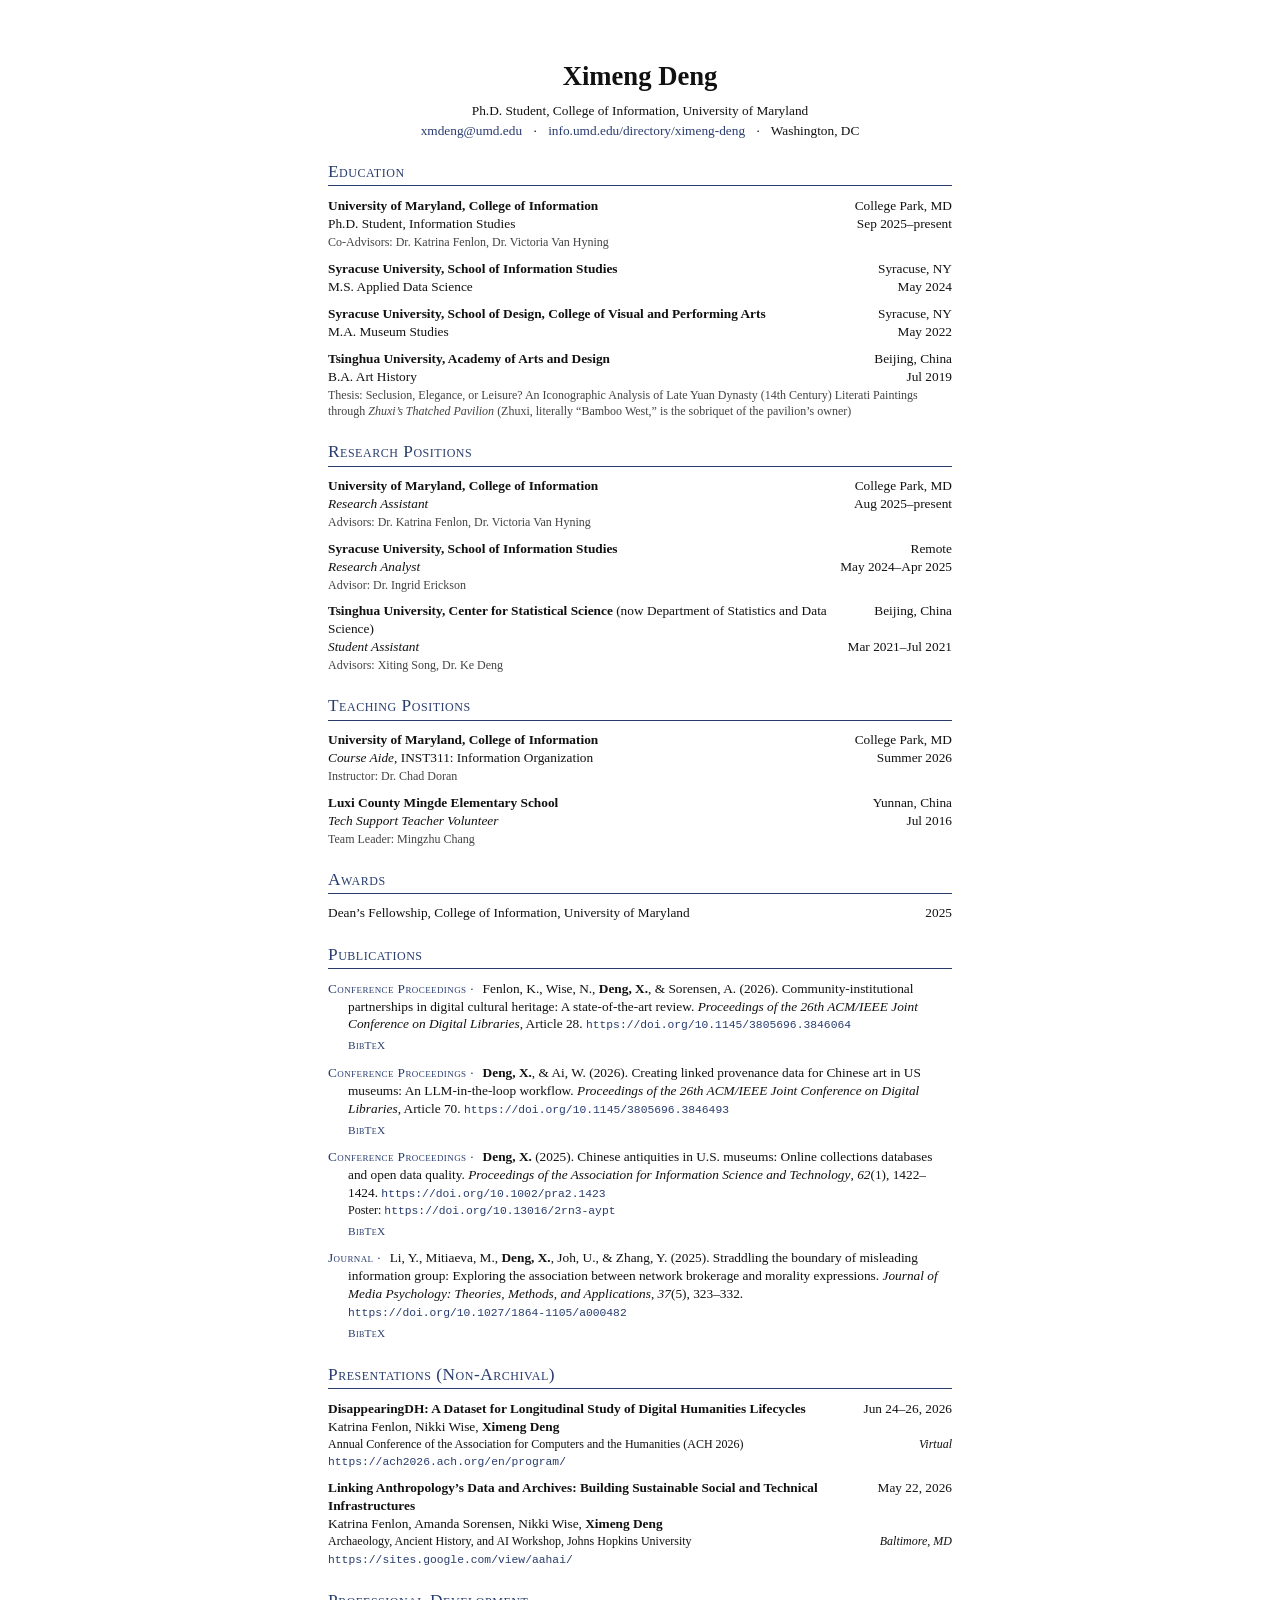
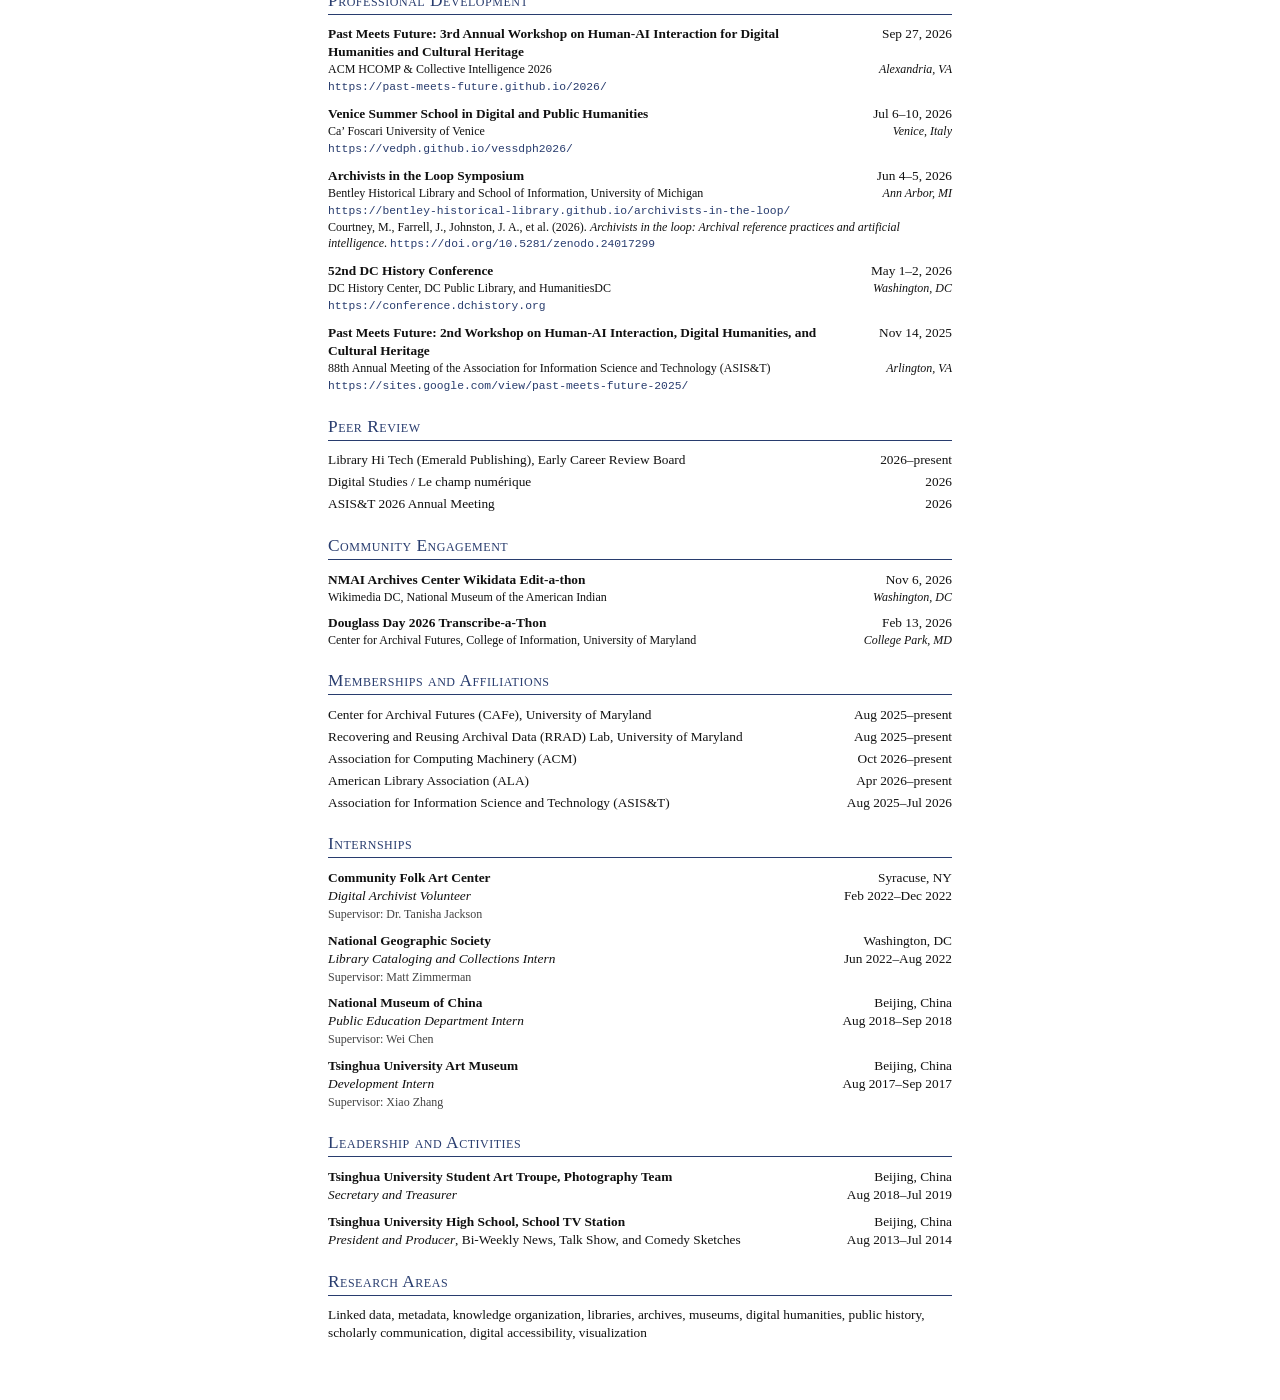
==== commit f3aeb635: "Update index.html" ====
--- a/cv/index.html
+++ b/cv/index.html
@@ -235,6 +235,7 @@
       <div class="row"><span class="title">Archivists in the Loop Symposium</span><span class="date">Jun 4–5, 2026</span></div>
       <div class="row venue"><span>Bentley Historical Library and School of Information, University of Michigan</span><span class="loc">Ann Arbor, MI</span></div>
       <a class="url" href="https://bentley-historical-library.github.io/archivists-in-the-loop/">https://bentley-historical-library.github.io/archivists-in-the-loop/</a>
+      <span class="extra">Courtney, M., Farrell, J., Johnston, J. A., et al. (2026). <i>Archivists in the loop: Archival reference practices and artificial intelligence</i>. <a class="url" href="https://doi.org/10.5281/zenodo.24017299">https://doi.org/10.5281/zenodo.24017299</a></span>
     </div>
 
     <div class="entry">
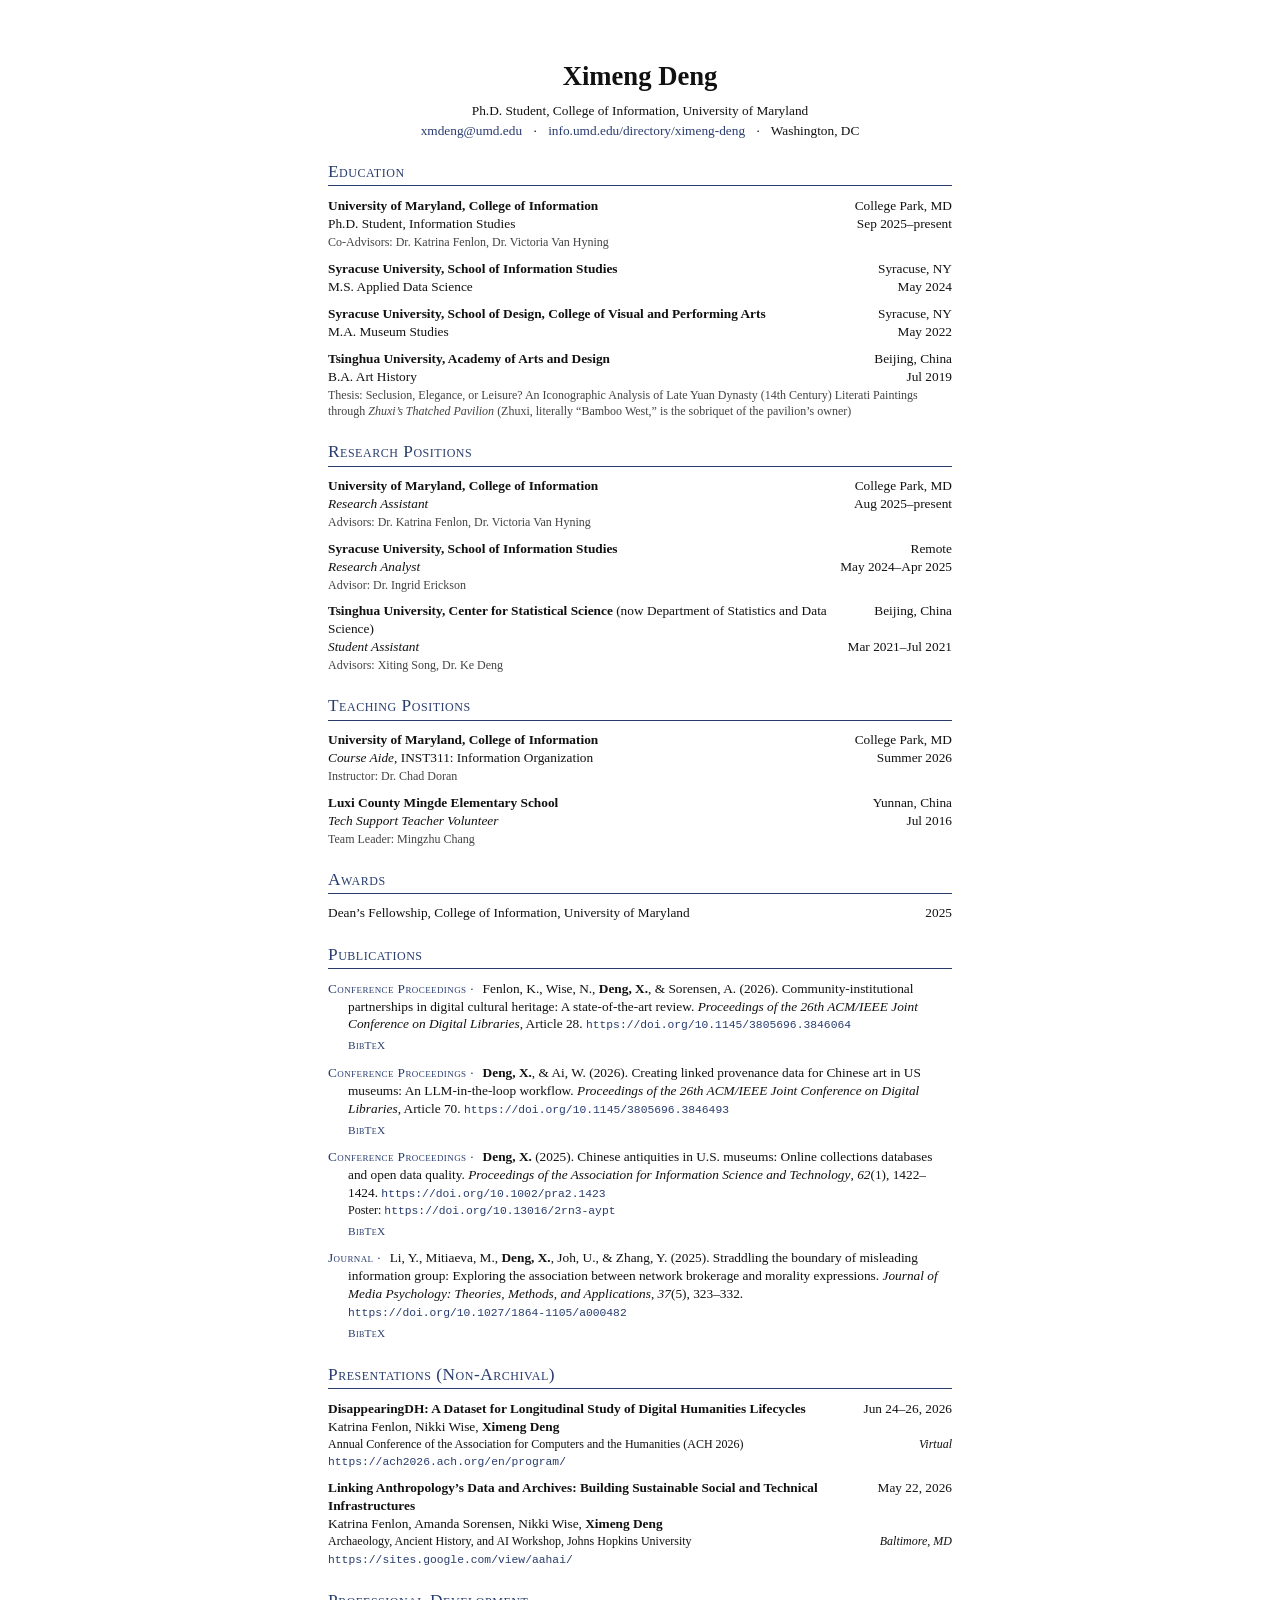
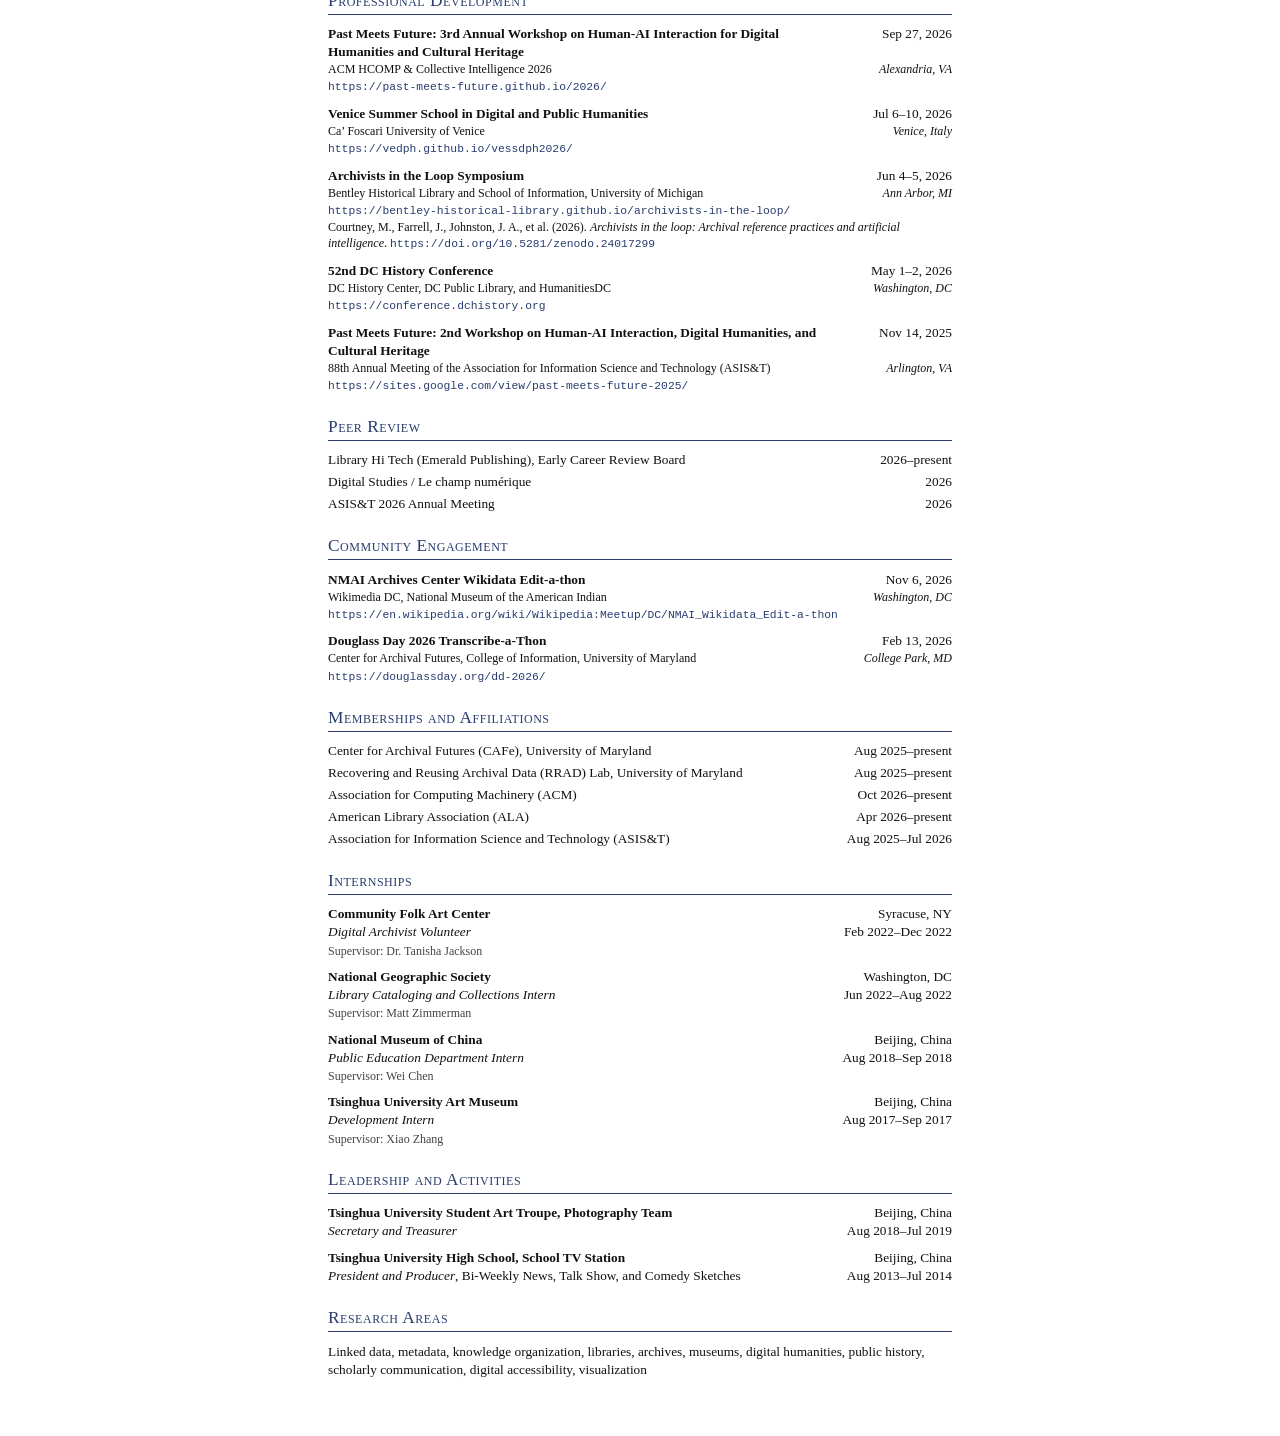
==== commit bc6fa6bf: "Update index.html" ====
--- a/cv/index.html
+++ b/cv/index.html
@@ -269,11 +269,13 @@
     <div class="entry">
       <div class="row"><span class="title">NMAI Archives Center Wikidata Edit-a-thon</span><span class="date">Nov 6, 2026</span></div>
       <div class="row venue"><span>Wikimedia DC, National Museum of the American Indian</span><span class="loc">Washington, DC</span></div>
+      <a class="url" href="https://en.wikipedia.org/wiki/Wikipedia:Meetup/DC/NMAI_Wikidata_Edit-a-thon">https://en.wikipedia.org/wiki/Wikipedia:Meetup/DC/NMAI_Wikidata_Edit-a-thon</a>
     </div>
 
     <div class="entry">
       <div class="row"><span class="title">Douglass Day 2026 Transcribe-a-Thon</span><span class="date">Feb 13, 2026</span></div>
       <div class="row venue"><span>Center for Archival Futures, College of Information, University of Maryland</span><span class="loc">College Park, MD</span></div>
+      <a class="url" href="https://douglassday.org/dd-2026/">https://douglassday.org/dd-2026/</a>
     </div>
   </section>
 
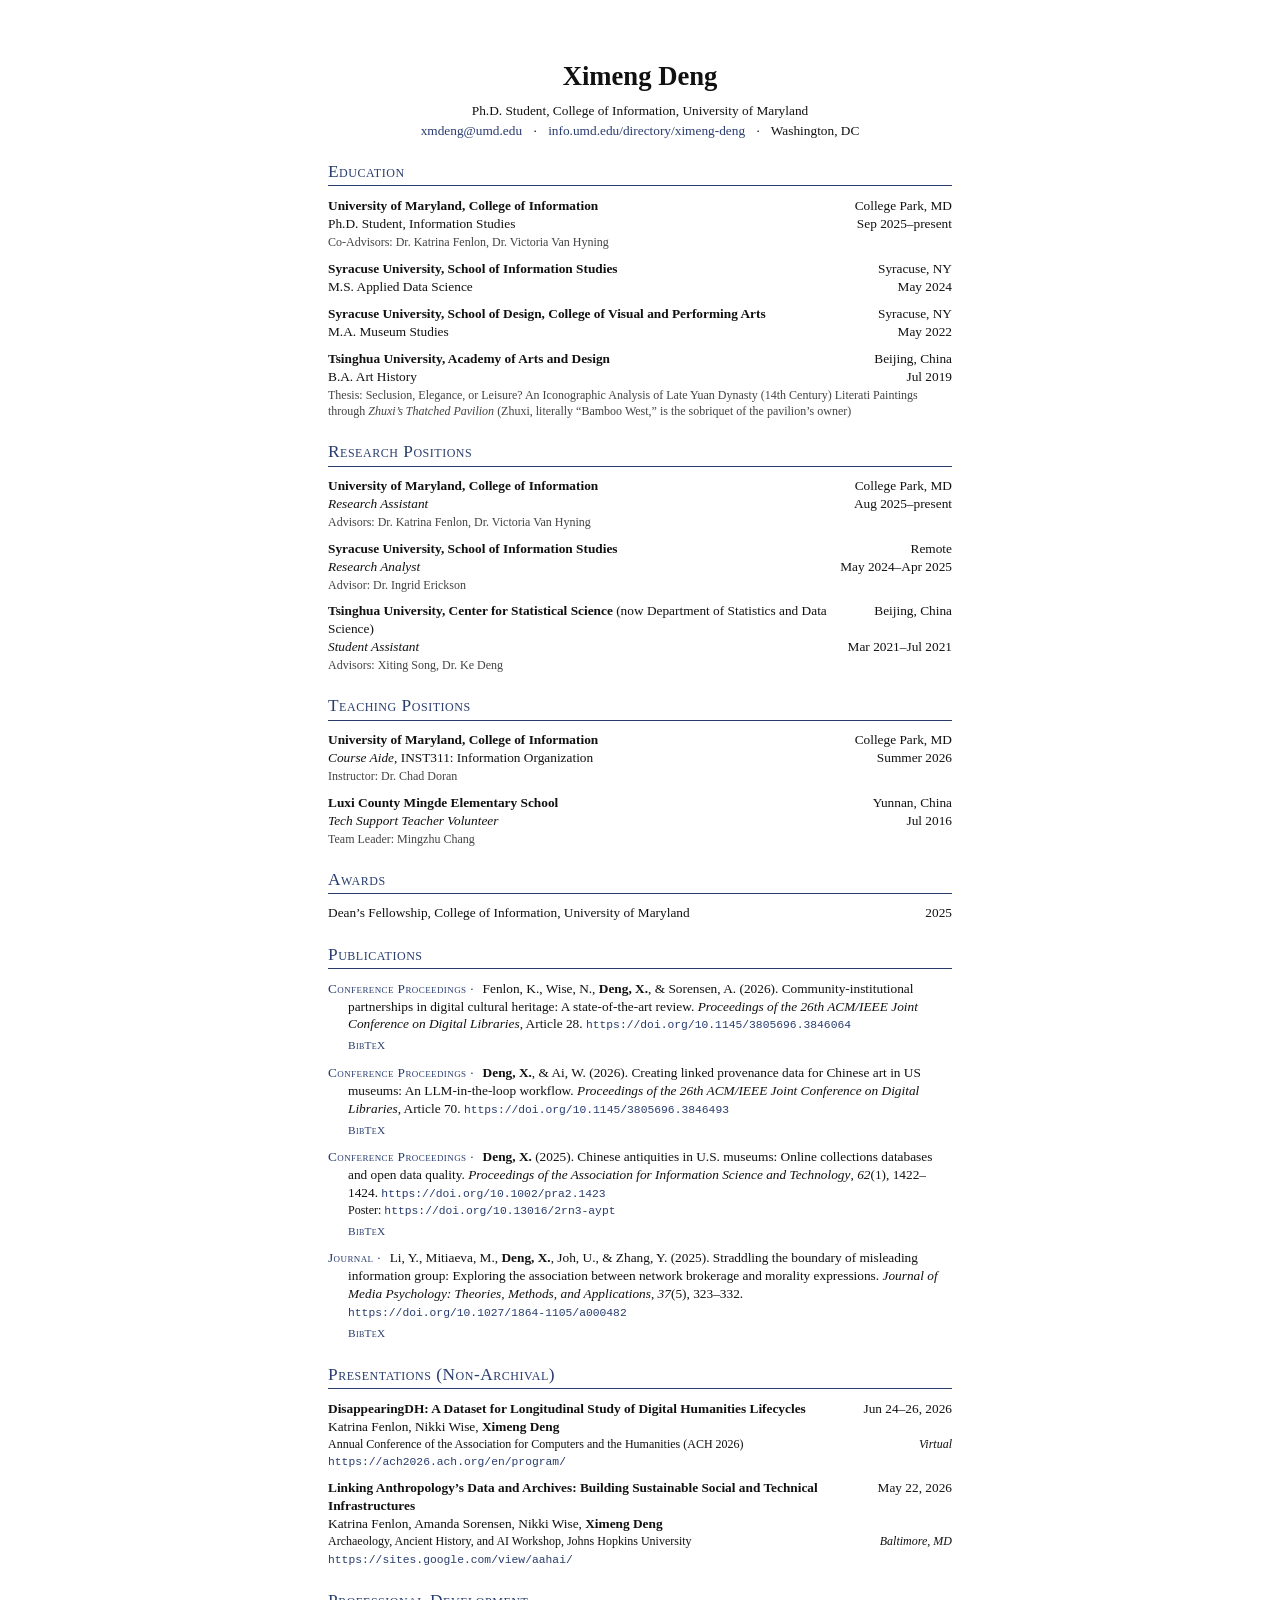
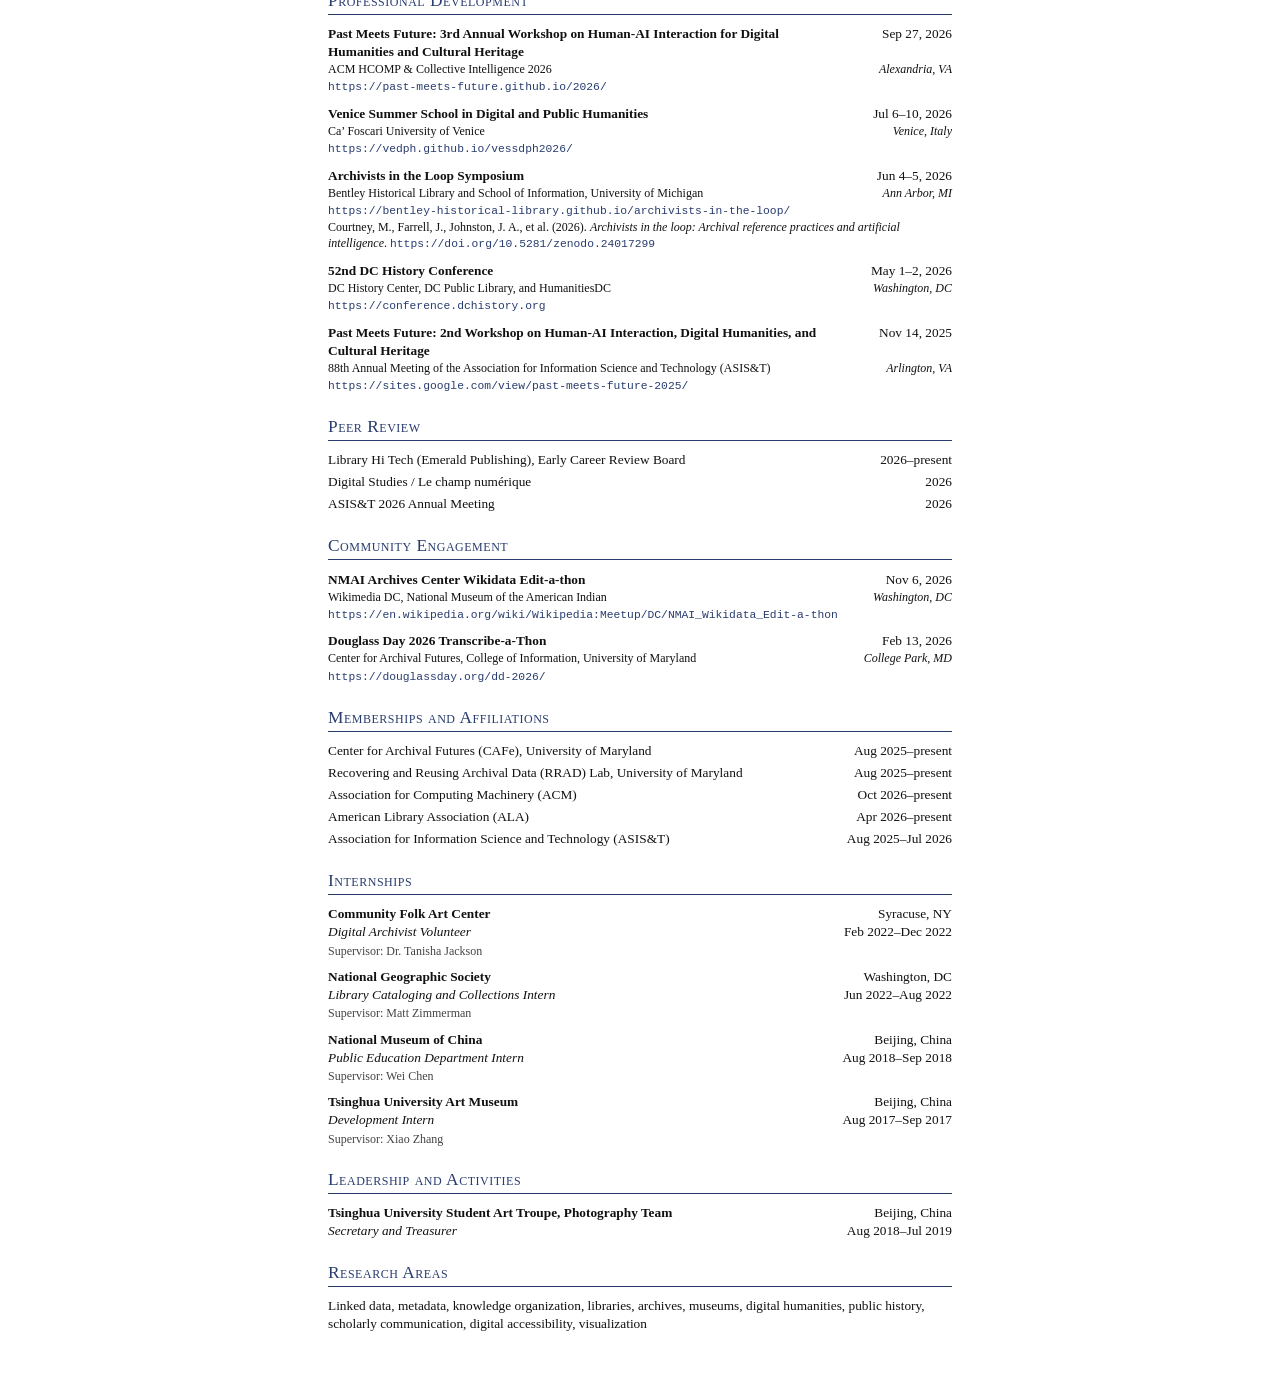
==== commit f1ace77b: "Update index.html" ====
--- a/cv/index.html
+++ b/cv/index.html
@@ -330,10 +330,6 @@
       <div class="row"><span><i>Secretary and Treasurer</i></span><span class="date">Aug 2018–Jul 2019</span></div>
     </div>
 
-    <div class="entry org">
-      <div class="row"><span class="title">Tsinghua University High School, School TV Station</span><span class="loc">Beijing, China</span></div>
-      <div class="row"><span><i>President and Producer</i>, Bi-Weekly News, Talk Show, and Comedy Sketches</span><span class="date">Aug 2013–Jul 2014</span></div>
-    </div>
   </section>
 
   <!-- ============ Research Areas ============ -->
